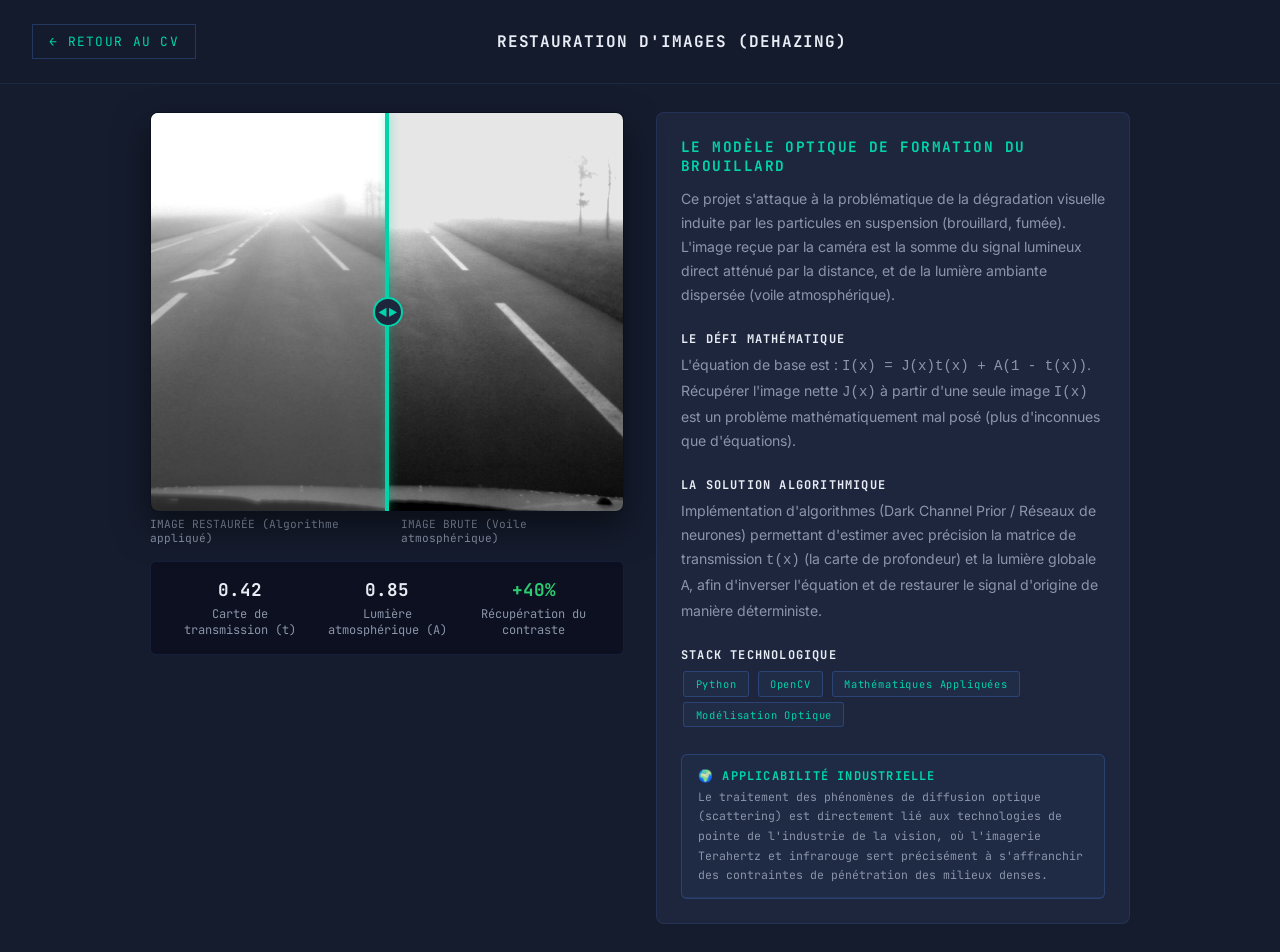
==== projet-dehazing.html @ 16871c66 "Profile update" ====
<!DOCTYPE html>
<html lang="fr">
<head>
  <meta charset="UTF-8">
  <meta name="viewport" content="width=device-width, initial-scale=1.0">
  <title>Zouhir Ouarab — Restauration d'Images (Dehazing)</title>
  <meta name="description" content="Implémentation d'algorithmes de désembuage pour extraire l'information dans des conditions météorologiques critiques.">
  <link rel="preconnect" href="https://fonts.googleapis.com">
  <link rel="preconnect" href="https://fonts.gstatic.com" crossorigin>
  <link href="https://fonts.googleapis.com/css2?family=Inter:wght@300;400;500;600;700;800;900&family=JetBrains+Mono:wght@400;500;700&display=swap" rel="stylesheet">
  <style>
    /* ── DESIGN TOKENS ── */
    *, *::before, *::after { margin: 0; padding: 0; box-sizing: border-box; }
    :root {
      --bg:#151c2e; --surface:#1e263d; --surface2:#0c1020;
      --border:rgba(80,140,255,.12); --border2:rgba(80,140,255,.25);
      --text:#e8ecf4; --dim:#8a95aa; --dim2:#4a5570;
      --cyan:#00d4aa; --green:#70b8e8; --accent:#c8a96e;
      --sans:'Inter',system-ui,sans-serif;
      --mono:'JetBrains Mono',monospace;
    }
    img { display: block; max-width: 100%; }
    body {
      background: var(--bg); color: var(--text);
      font-family: var(--sans); display: flex; flex-direction: column;
      align-items: center; justify-content: center; min-height: 100vh; padding: 7rem 1rem 2rem;
      -webkit-font-smoothing: antialiased;
    }
    header {
      position: absolute; top: 0; left: 0; right: 0; padding: 1.5rem 2rem;
      display: flex; justify-content: space-between; align-items: center; z-index: 10;
      border-bottom: 1px solid var(--border); background: rgba(21,28,46,.95); backdrop-filter: blur(12px);
    }
    a.btn-back {
      color: var(--cyan); text-decoration: none; border: 1px solid var(--border2);
      padding: .5rem 1rem; font-family: var(--mono); font-size: .8rem;
      text-transform: uppercase; letter-spacing: .1em; transition: all 0.3s;
    }
    a.btn-back:hover { background: var(--cyan); color: var(--bg); }
    h1 {
      margin: 0; font-family: var(--mono); letter-spacing: .06em;
      font-size: 1rem; font-weight: 700; color: var(--text); text-transform: uppercase;
    }
    .page-wrap {
      width: min(100%, 980px);
      display: grid; grid-template-columns: 1fr 1fr;
      gap: 2rem; align-items: start;
    }

    /* ── IMAGE COMPARISON SLIDER ── */
    .compare-container {
      position: relative; width: 100%; height: 400px;
      border: 1px solid var(--border); border-radius: 8px; overflow: hidden;
      box-shadow: 0 15px 35px rgba(0,0,0,0.5); background: #000;
    }
    /* Simulated clean image */
    .img-clean {
      position: absolute; top: 0; left: 0; width: 100%; height: 100%;
      background-image: url('F01.png');
      background-size: cover; background-position: center;
      /* Filtre temporaire en attendant l'image restaurée exacte */
      filter: contrast(1.8) brightness(0.9);
    }
    /* Simulated hazy image (using CSS filters to simulate atmospheric scattering) */
    .img-haze {
      position: absolute; top: 0; left: 0; width: 50%; height: 100%;
      background-image: url('F01.png');
      background-size: cover; background-position: center;
      border-right: 2px solid var(--cyan);
      overflow: hidden;
    }
    
    .slider-control {
      position: absolute; bottom: -40px; width: 100%;
      display: flex; justify-content: center;
    }
    input[type=range] {
      width: 100%; cursor: ew-resize; appearance: none; background: transparent;
      position: absolute; top: 50%; transform: translateY(-50%); z-index: 10; opacity: 0;
    }

    .metrics-box {
      margin-top: 1rem; background: #0c1020; padding: 1rem; border-radius: 6px;
      border: 1px solid var(--border); display: flex; justify-content: space-between;
      font-family: var(--mono); font-size: 0.75rem; color: var(--dim);
    }
    .metric { text-align: center; }
    .metric span { display: block; color: var(--text); font-size: 1.1rem; font-weight: bold; margin-bottom: 0.3rem; }

    /* ── INFO PANEL ── */
    .info-panel {
      background: var(--surface); border: 1px solid var(--border);
      border-radius: 8px; padding: 1.5rem;
    }
    .info-panel h2 {
      margin: 0 0 .75rem; font-family: var(--mono);
      color: var(--cyan); font-size: .9rem; letter-spacing: .1em;
      text-transform: uppercase; font-weight: 700;
    }
    .info-panel p { color: var(--dim); font-size: .88rem; line-height: 1.7; }
    .desc-section { margin-top: 1.5rem; }
    .desc-section h3 {
      margin: 0 0 .4rem; font-family: var(--mono);
      color: var(--text); font-size: .75rem; letter-spacing: .1em; text-transform: uppercase;
    }
    .tech-tag {
      display: inline-block; padding: .3rem .7rem; margin: .15rem;
      border: 1px solid var(--border2); border-radius: 3px; font-size: .65rem;
      color: var(--cyan); letter-spacing: .08em; font-family: var(--mono);
      background: rgba(80,144,240,.05);
    }
    .analogy-wrap {
      margin-top: 1rem; border-radius: 6px; overflow: hidden;
      border: 1px solid var(--border2); background: rgba(80,144,240,.04);
    }
    .analogy-header { padding: .8rem 1rem; border-bottom: 1px solid var(--border); }
    .analogy-header h4 {
      font-family: var(--mono); font-size: .75rem; color: var(--cyan);
      letter-spacing: .1em; text-transform: uppercase; margin-bottom: .2rem; font-weight: 700;
    }
    .analogy-header p { font-size: .72rem; color: var(--dim); font-family: var(--mono); }
    
    @media (max-width: 860px) {
      header { padding: 1rem; flex-direction: column; gap: .75rem; }
      .page-wrap { grid-template-columns: 1fr; }
    }
  </style>
</head>
<body>

<header>
  <a href="index.html" class="btn-back">← Retour au CV</a>
  <h1>RESTAURATION D'IMAGES (DEHAZING)</h1>
  <div style="width: 100px;"></div>
</header>

<div class="page-wrap">
  <div>
    <div class="compare-container">
      <div class="img-clean"></div>
      <div class="img-haze" id="haze-overlay"></div>
      <input type="range" min="0" max="100" value="50" id="slider">
      
      <!-- Custom slider thumb visual -->
      <div id="slider-line" style="position: absolute; top: 0; bottom: 0; left: 50%; width: 2px; background: var(--cyan); pointer-events: none; box-shadow: 0 0 10px var(--cyan);">
        <div style="position: absolute; top: 50%; left: -14px; width: 30px; height: 30px; background: var(--surface); border: 2px solid var(--cyan); border-radius: 50%; transform: translateY(-50%); display: flex; align-items: center; justify-content: center; color: var(--cyan); font-weight: bold; font-size: 10px;">◀▶</div>
      </div>
    </div>
    
    <div style="display: flex; justify-content: space-between; margin-top: 5px; font-family: var(--mono); font-size: 0.7rem; color: var(--dim);">
      <span>IMAGE RESTAURÉE (Algorithme appliqué)</span>
      <span>IMAGE BRUTE (Voile atmosphérique)</span>
    </div>

    <div class="metrics-box">
      <div class="metric">
        <span id="t-map">0.42</span>
        Carte de transmission (t)
      </div>
      <div class="metric">
        <span id="a-light">0.85</span>
        Lumière atmosphérique (A)
      </div>
      <div class="metric">
        <span style="color:#2ecc71">+40%</span>
        Récupération du contraste
      </div>
    </div>
  </div>

  <div class="info-panel">
    <h2>Le Modèle Optique de Formation du Brouillard</h2>
    <p>Ce projet s'attaque à la problématique de la dégradation visuelle induite par les particules en suspension (brouillard, fumée). L'image reçue par la caméra est la somme du signal lumineux direct atténué par la distance, et de la lumière ambiante dispersée (voile atmosphérique).</p>
    
    <div class="desc-section">
      <h3>Le défi mathématique</h3>
      <p>L'équation de base est : <code>I(x) = J(x)t(x) + A(1 - t(x))</code>. Récupérer l'image nette <code>J(x)</code> à partir d'une seule image <code>I(x)</code> est un problème mathématiquement mal posé (plus d'inconnues que d'équations).</p>
    </div>

    <div class="desc-section">
      <h3>La solution algorithmique</h3>
      <p>Implémentation d'algorithmes (Dark Channel Prior / Réseaux de neurones) permettant d'estimer avec précision la matrice de transmission <code>t(x)</code> (la carte de profondeur) et la lumière globale <code>A</code>, afin d'inverser l'équation et de restaurer le signal d'origine de manière déterministe.</p>
    </div>

    <div class="desc-section">
      <h3>Stack Technologique</h3>
      <span class="tech-tag">Python</span>
      <span class="tech-tag">OpenCV</span>
      <span class="tech-tag">Mathématiques Appliquées</span>
      <span class="tech-tag">Modélisation Optique</span>
    </div>
    
    <div class="desc-section">
      <div class="analogy-wrap">
        <div class="analogy-header">
          <h4>🌍 APPLICABILITÉ INDUSTRIELLE</h4>
          <p>Le traitement des phénomènes de diffusion optique (scattering) est directement lié aux technologies de pointe de l'industrie de la vision, où l'imagerie Terahertz et infrarouge sert précisément à s'affranchir des contraintes de pénétration des milieux denses.</p>
        </div>
      </div>
    </div>
  </div>
</div>

<script>
  const slider = document.getElementById('slider');
  const hazeOverlay = document.getElementById('haze-overlay');
  const sliderLine = document.getElementById('slider-line');
  const tMap = document.getElementById('t-map');

  slider.addEventListener('input', (e) => {
    const val = e.target.value;
    hazeOverlay.style.width = val + "%";
    sliderLine.style.left = val + "%";
    
    // Simulate updating metrics based on slider position
    const fakeT = 0.8 - (val / 100) * 0.5; // transmission drops as we go left
    tMap.textContent = fakeT.toFixed(2);
  });
</script>

</body>
</html>
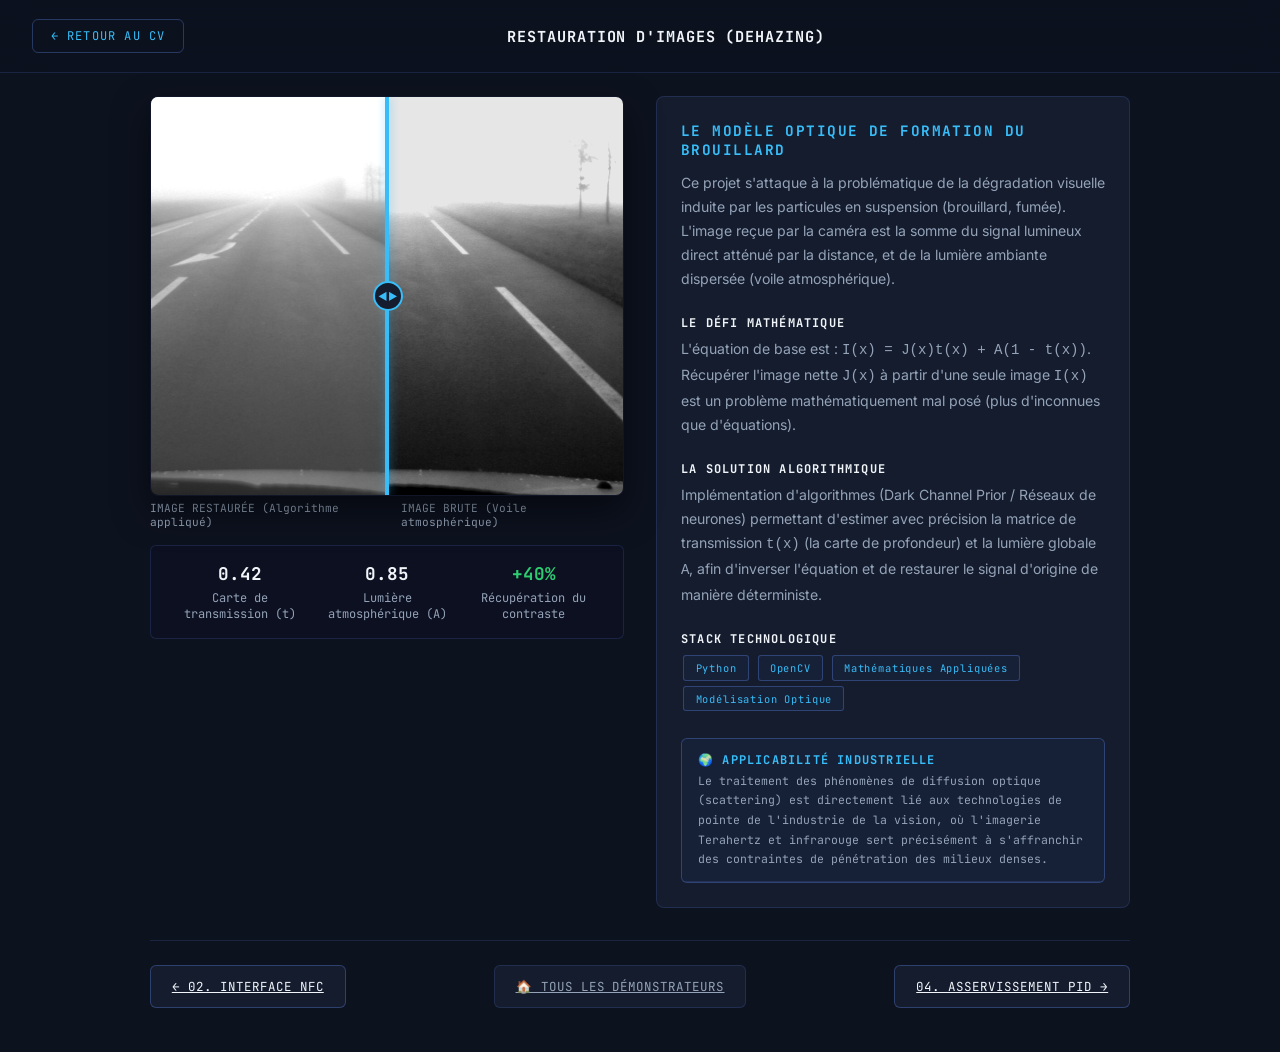
==== commit ff8400fc: "Profile update" ====
--- a/projet-dehazing.html
+++ b/projet-dehazing.html
@@ -5,6 +5,8 @@
   <meta name="viewport" content="width=device-width, initial-scale=1.0">
   <title>Zouhir Ouarab — Restauration d'Images (Dehazing)</title>
   <meta name="description" content="Implémentation d'algorithmes de désembuage pour extraire l'information dans des conditions météorologiques critiques.">
+  <!-- Favicon -->
+  <link rel="icon" href="data:image/svg+xml,<svg xmlns=%22http://www.w3.org/2000/svg%22 viewBox=%220 0 100 100%22><text y=%22.9em%22 font-size=%2290%22>🌫️</text></svg>">
   <link rel="preconnect" href="https://fonts.googleapis.com">
   <link rel="preconnect" href="https://fonts.gstatic.com" crossorigin>
   <link href="https://fonts.googleapis.com/css2?family=Inter:wght@300;400;500;600;700;800;900&family=JetBrains+Mono:wght@400;500;700&display=swap" rel="stylesheet">
@@ -12,10 +14,10 @@
     /* ── DESIGN TOKENS ── */
     *, *::before, *::after { margin: 0; padding: 0; box-sizing: border-box; }
     :root {
-      --bg:#151c2e; --surface:#1e263d; --surface2:#0c1020;
-      --border:rgba(80,140,255,.12); --border2:rgba(80,140,255,.25);
-      --text:#e8ecf4; --dim:#8a95aa; --dim2:#4a5570;
-      --cyan:#00d4aa; --green:#70b8e8; --accent:#c8a96e;
+      --bg:#0d121f; --surface:#141c2e; --surface2:#1b263e;
+      --border:rgba(99,140,245,.16); --border2:rgba(99,140,245,.32);
+      --text:#f1f5f9; --dim:#94a3b8; --dim2:#64748b;
+      --cyan:#38bdf8; --green:#34d399; --accent:#f59e0b;
       --sans:'Inter',system-ui,sans-serif;
       --mono:'JetBrains Mono',monospace;
     }
@@ -23,24 +25,41 @@
     body {
       background: var(--bg); color: var(--text);
       font-family: var(--sans); display: flex; flex-direction: column;
-      align-items: center; justify-content: center; min-height: 100vh; padding: 7rem 1rem 2rem;
+      align-items: center; justify-content: center; min-height: 100vh; padding: 6rem 1rem 2rem;
       -webkit-font-smoothing: antialiased;
     }
     header {
-      position: absolute; top: 0; left: 0; right: 0; padding: 1.5rem 2rem;
+      position: absolute; top: 0; left: 0; right: 0; padding: 1.2rem 2rem;
       display: flex; justify-content: space-between; align-items: center; z-index: 10;
-      border-bottom: 1px solid var(--border); background: rgba(21,28,46,.95); backdrop-filter: blur(12px);
+      border-bottom: 1px solid var(--border); background: rgba(13,18,31,.92); backdrop-filter: blur(16px);
     }
     a.btn-back {
       color: var(--cyan); text-decoration: none; border: 1px solid var(--border2);
-      padding: .5rem 1rem; font-family: var(--mono); font-size: .8rem;
+      padding: .5rem 1.1rem; font-family: var(--mono); font-size: .75rem;
       text-transform: uppercase; letter-spacing: .1em; transition: all 0.3s;
-    }
-    a.btn-back:hover { background: var(--cyan); color: var(--bg); }
+      border-radius: 6px; display: inline-flex; align-items: center; gap: 0.4rem;
+    }
+    a.btn-back:hover { background: var(--cyan); color: #0d121f; font-weight: 700; }
     h1 {
       margin: 0; font-family: var(--mono); letter-spacing: .06em;
-      font-size: 1rem; font-weight: 700; color: var(--text); text-transform: uppercase;
-    }
+      font-size: 0.95rem; font-weight: 700; color: var(--text); text-transform: uppercase;
+    }
+    .project-nav {
+      width: min(100%, 980px); margin: 2rem 0 1rem;
+      display: flex; justify-content: space-between; align-items: center;
+      gap: 1rem; flex-wrap: wrap; padding-top: 1.5rem; border-top: 1px solid var(--border);
+    }
+    .pnav-link {
+      font-family: var(--mono); font-size: 0.78rem; text-transform: uppercase;
+      letter-spacing: 0.08em; padding: 0.75rem 1.3rem; border: 1px solid var(--border2);
+      border-radius: 6px; background: var(--surface); color: var(--text);
+      transition: all 0.25s; display: inline-flex; align-items: center; gap: 0.5rem;
+    }
+    .pnav-link:hover {
+      background: var(--cyan); color: #0d121f; border-color: var(--cyan);
+      font-weight: 700; transform: translateY(-2px);
+    }
+    .pnav-home { color: var(--dim); border-color: var(--border); }
     .page-wrap {
       width: min(100%, 980px);
       display: grid; grid-template-columns: 1fr 1fr;
@@ -201,6 +220,12 @@
   </div>
 </div>
 
+<div class="project-nav">
+  <a href="projet-nfc-badge.html" class="pnav-link pnav-prev">← 02. Interface NFC</a>
+  <a href="index.html#projects" class="pnav-link pnav-home">🏠 Tous les démonstrateurs</a>
+  <a href="projet-pid-trajectoire.html" class="pnav-link pnav-next">04. Asservissement PID →</a>
+</div>
+
 <script>
   const slider = document.getElementById('slider');
   const hazeOverlay = document.getElementById('haze-overlay');
